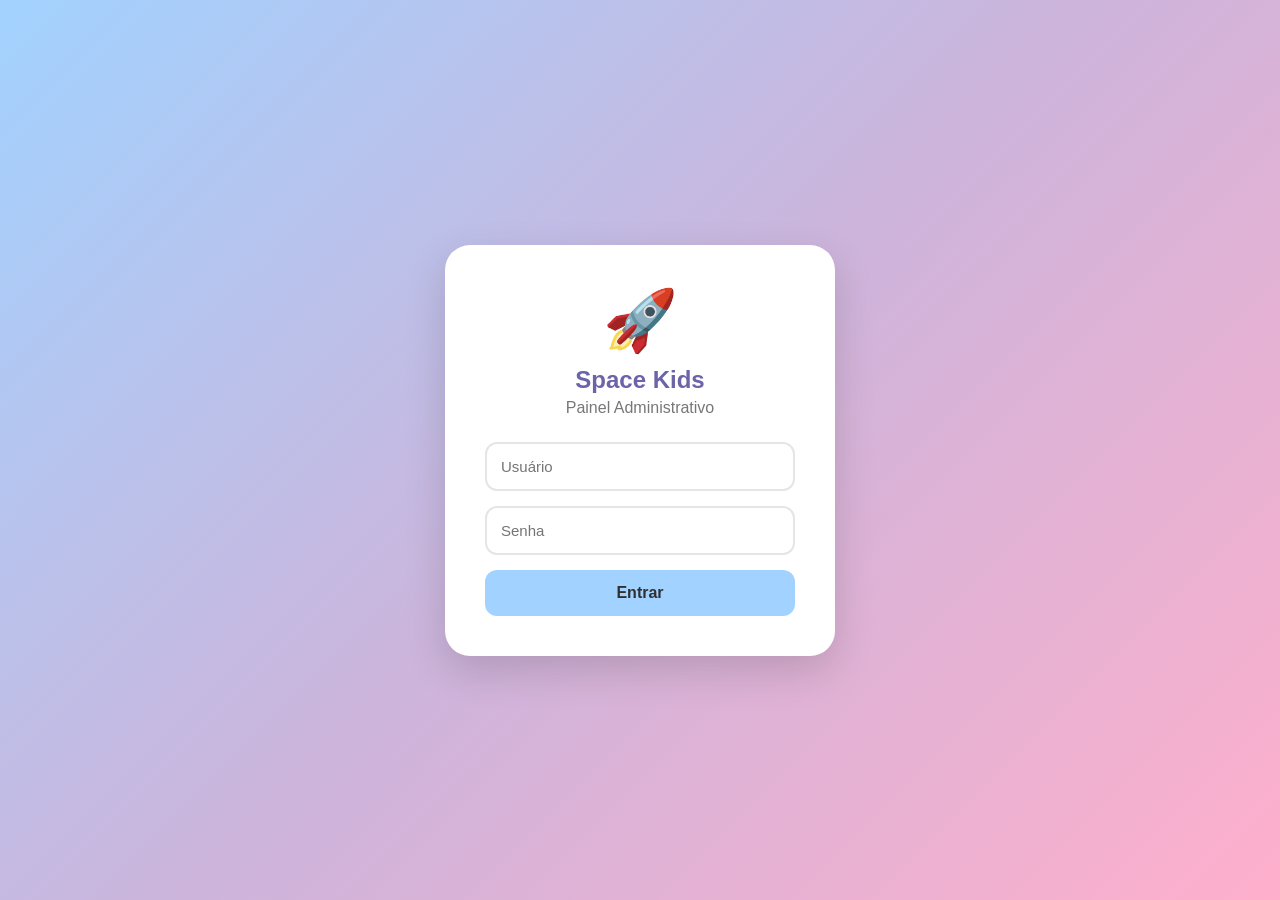
==== Admin.HTML @ 64cff129 "Atualizaçao projeto e adiciona novos arquivos" ====
<!DOCTYPE html>
<html lang="pt-br">
<head>
    <meta charset="UTF-8">
    <meta name="viewport" content="width=device-width, initial-scale=1.0">

    <title>Space Kids - Administração</title>

    <link rel="stylesheet" href="style.css">
</head>

<body>

    <!-- =========================
         LOGIN
    ========================== -->

    <section class="login-section" id="loginSection">

        <div class="login-box">

            <div class="logo">🚀</div>

            <h1>Space Kids</h1>

            <p>Painel Administrativo</p>

            <input
                type="text"
                id="usuario"
                placeholder="Usuário"
            >

            <input
                type="password"
                id="senha"
                placeholder="Senha"
            >

            <button onclick="login()">
                Entrar
            </button>


        </div>

    </section>


    <!-- =========================
         DASHBOARD
    ========================== -->

    <section id="dashboard" class="dashboard hidden">

        <!-- SIDEBAR -->

        <aside class="sidebar">

            <div class="sidebar-logo">
                🚀
                <span>Space Kids</span>
            </div>

            <nav>

                <button
                    class="menu-btn active"
                    onclick="mostrarPagina('inicio', this)"
                >
                    🏠 Início
                </button>

                <button
                    class="menu-btn"
                    onclick="mostrarPagina('criancas', this)"
                >
                    👧 Crianças
                </button>

                <button
                    class="menu-btn"
                    onclick="mostrarPagina('atividades', this)"
                >
                    🎯 Atividades
                </button>

                <button
                    class="menu-btn"
                    onclick="mostrarPagina('sessoes', this)"
                >
                    📅 Sessões
                </button>

                <button
                    class="menu-btn"
                    onclick="mostrarPagina('configuracoes', this)"
                >
                    ⚙️ Configurações
                </button>

            </nav>

            <button class="logout-btn" onclick="logout()">
                🚪 Sair
            </button>

        </aside>


        <!-- CONTEÚDO -->

        <main class="content">

            <!-- =====================
                 INÍCIO
            ====================== -->

            <div id="inicio" class="pagina">

                <div class="topo">

                    <div>
                        <h1>Olá, administrador! 👋</h1>
                        <p>
                            Bem-vindo ao painel do Space Kids.
                        </p>
                    </div>

                </div>


                <div class="cards">

                    <div class="card">
                        <div class="card-icon">👧</div>

                        <div>
                            <h3>Crianças</h3>
                            <strong id="totalCriancas">
                                0
                            </strong>
                        </div>
                    </div>


                    <div class="card">
                        <div class="card-icon">🎯</div>

                        <div>
                            <h3>Atividades</h3>
                            <strong id="totalAtividades">
                                0
                            </strong>
                        </div>
                    </div>


                    <div class="card">
                        <div class="card-icon">📅</div>

                        <div>
                            <h3>Sessões</h3>
                            <strong id="totalSessoes">
                                0
                            </strong>
                        </div>
                    </div>

                </div>


                <div class="welcome-box">

                    <h2>🌟 Espaço de acompanhamento</h2>

                    <p>
                        O painel administrativo permite acompanhar
                        crianças, atividades e sessões do Space Kids
                        de maneira simples e organizada.
                    </p>

                </div>

            </div>


            <!-- =====================
                 CRIANÇAS
            ====================== -->

            <div id="criancas" class="pagina hidden">

                <div class="pagina-header">

                    <div>
                        <h1>👧 Crianças</h1>

                        <p>
                            Cadastre e acompanhe as crianças.
                        </p>
                    </div>

                </div>


                <div class="form-box">

                    <h2>Adicionar criança</h2>

                    <div class="form-grid">

                        <input
                            type="text"
                            id="nome"
                            placeholder="Nome da criança"
                        >

                        <input
                            type="number"
                            id="idade"
                            placeholder="Idade"
                            min="1"
                            max="18"
                        >

                        <input
                            type="text"
                            id="responsavel"
                            placeholder="Nome do responsável"
                        >

                        <select id="tipo">

                            <option value="">
                                Necessidade / perfil
                            </option>

                            <option value="TDAH">
                                TDAH
                            </option>

                            <option value="Autismo">
                                Autismo
                            </option>

                            <option value="Deficiência visual">
                                Deficiência visual
                            </option>

                            <option value="Deficiência auditiva">
                                Deficiência auditiva
                            </option>

                            <option value="Outro">
                                Outro
                            </option>

                        </select>

                    </div>

                    <button
                        class="primary-btn"
                        onclick="adicionarCrianca()"
                    >
                        + Adicionar criança
                    </button>

                </div>


                <div class="table-box">

                    <h2>Crianças cadastradas</h2>

                    <table>

                        <thead>

                            <tr>
                                <th>Nome</th>
                                <th>Idade</th>
                                <th>Responsável</th>
                                <th>Perfil</th>
                                <th>Ação</th>
                            </tr>

                        </thead>

                        <tbody id="tabelaCriancas">
                        </tbody>

                    </table>

                    <p
                        id="semCriancas"
                        class="empty-message"
                    >
                        Nenhuma criança cadastrada.
                    </p>

                </div>

            </div>


            <!-- =====================
                 ATIVIDADES
            ====================== -->

            <div id="atividades" class="pagina hidden">

                <div class="pagina-header">

                    <div>

                        <h1>🎯 Atividades</h1>

                        <p>
                            Gerencie as atividades disponíveis.
                        </p>

                    </div>

                </div>


                <div class="form-box">

                    <h2>Nova atividade</h2>

                    <div class="form-grid">

                        <input
                            type="text"
                            id="nomeAtividade"
                            placeholder="Nome da atividade"
                        >

                        <select id="categoriaAtividade">

                            <option value="">
                                Categoria
                            </option>

                            <option value="Foco">
                                Foco
                            </option>

                            <option value="Sensorial">
                                Sensorial
                            </option>

                            <option value="Emoções">
                                Emoções
                            </option>

                            <option value="Auditivo">
                                Auditivo
                            </option>

                        </select>

                        <input
                            type="text"
                            id="descricaoAtividade"
                            placeholder="Descrição"
                        >

                    </div>

                    <button
                        class="primary-btn"
                        onclick="adicionarAtividade()"
                    >
                        + Adicionar atividade
                    </button>

                </div>


                <div class="activity-grid" id="listaAtividades">

                    <p
                        id="semAtividades"
                        class="empty-message"
                    >
                        Nenhuma atividade cadastrada.
                    </p>

                </div>

            </div>


            <!-- =====================
                 SESSÕES
            ====================== -->

            <div id="sessoes" class="pagina hidden">

                <div class="pagina-header">

                    <div>

                        <h1>📅 Sessões</h1>

                        <p>
                            Registre e acompanhe as sessões.
                        </p>

                    </div>

                </div>


                <div class="form-box">

                    <h2>Nova sessão</h2>

                    <div class="form-grid">

                        <input
                            type="text"
                            id="nomeSessao"
                            placeholder="Nome da criança"
                        >

                        <input
                            type="date"
                            id="dataSessao"
                        >

                        <select id="atividadeSessao">

                            <option value="">
                                Atividade realizada
                            </option>

                            <option value="Nebulosa do Silêncio">
                                Nebulosa do Silêncio
                            </option>

                            <option value="Pintura Estelar">
                                Pintura Estelar
                            </option>

                            <option value="Respiro Lunar">
                                Respiro Lunar
                            </option>

                            <option value="Sons do Cosmo">
                                Sons do Cosmo
                            </option>

                        </select>

                    </div>

                    <button
                        class="primary-btn"
                        onclick="adicionarSessao()"
                    >
                        + Registrar sessão
                    </button>

                </div>


                <div class="table-box">

                    <h2>Sessões realizadas</h2>

                    <table>

                        <thead>

                            <tr>
                                <th>Criança</th>
                                <th>Data</th>
                                <th>Atividade</th>
                                <th>Ação</th>
                            </tr>

                        </thead>

                        <tbody id="tabelaSessoes">
                        </tbody>

                    </table>

                    <p
                        id="semSessoes"
                        class="empty-message"
                    >
                        Nenhuma sessão registrada.
                    </p>

                </div>

            </div>


            <!-- =====================
                 CONFIGURAÇÕES
            ====================== -->

            <div id="configuracoes" class="pagina hidden">

                <div class="pagina-header">

                    <div>

                        <h1>⚙️ Configurações</h1>

                        <p>
                            Configure o painel administrativo.
                        </p>

                    </div>

                </div>


                <div class="settings-box">

                    <div class="setting">

                        <div>

                            <h3>🔔 Notificações</h3>

                            <p>
                                Receber notificações do sistema.
                            </p>

                        </div>

                        <label class="switch">

                            <input
                                type="checkbox"
                                id="notificacoes"
                                checked
                            >

                            <span class="slider"></span>

                        </label>

                    </div>


                    <div class="setting">

                        <div>

                            <h3>🌙 Modo escuro</h3>

                            <p>
                                Alterar aparência do painel.
                            </p>

                        </div>

                        <label class="switch">

                            <input
                                type="checkbox"
                                id="modoEscuro"
                                onchange="alternarModoEscuro()"
                            >

                            <span class="slider"></span>

                        </label>

                    </div>


                    <div class="setting">

                        <div>

                            <h3>🔐 Segurança</h3>

                            <p>
                                Usuário atual: administrador
                            </p>

                        </div>

                        <button
                            class="secondary-btn"
                            onclick="alterarSenha()"
                        >
                            Alterar senha
                        </button>

                    </div>


                    <div class="setting">

                        <div>

                            <h3>🚀 Space Kids</h3>

                            <p>
                                Onde cada estrela brilha do seu próprio jeito!
                            </p>

                        </div>

                    </div>

                </div>

            </div>

        </main>

    </section>


    <script src="script.js"></script>

</body>
</html>
---- style.css ----
/* =========================
   CONFIGURAÇÕES GERAIS
========================= */

* {
    margin: 0;
    padding: 0;
    box-sizing: border-box;
}

body {
    font-family: Arial, Helvetica, sans-serif;
    background: #f4f6ff;
    color: #343a40;
}


/* =========================
   LOGIN
========================= */

.login-section {
    min-height: 100vh;

    display: flex;
    justify-content: center;
    align-items: center;

    background:
        linear-gradient(
            135deg,
            #a2d2ff,
            #cdb4db,
            #ffafcc
        );
}

.login-box {
    width: 390px;
    padding: 40px;

    background: white;

    border-radius: 25px;

    text-align: center;

    box-shadow:
        0 15px 40px rgba(0, 0, 0, 0.15);
}

.logo {
    font-size: 60px;
    margin-bottom: 10px;
}

.login-box h1 {
    color: #6c63a8;
    margin-bottom: 5px;
}

.login-box > p {
    color: #777;
    margin-bottom: 25px;
}

.login-box input {
    width: 100%;

    padding: 14px;

    margin-bottom: 15px;

    border: 2px solid #e5e5e5;

    border-radius: 12px;

    outline: none;

    font-size: 15px;
}

.login-box input:focus {
    border-color: #a2d2ff;
}

.login-box button {
    width: 100%;

    padding: 14px;

    border: none;

    border-radius: 12px;

    background: #a2d2ff;

    color: #303030;

    font-size: 16px;

    font-weight: bold;

    cursor: pointer;

    transition: 0.3s;
}

.login-box button:hover {
    transform: translateY(-2px);

    background: #8cc7ff;
}

.login-info {
    font-size: 12px;

    margin-top: 20px;

    color: #999 !important;
}


/* =========================
   DASHBOARD
========================= */

.dashboard {
    display: flex;

    min-height: 100vh;
}

.hidden {
    display: none !important;
}


/* =========================
   SIDEBAR
========================= */

.sidebar {
    width: 250px;

    min-height: 100vh;

    background:
        linear-gradient(
            180deg,
            #6c63a8,
            #8e78b7
        );

    padding: 25px 15px;

    display: flex;

    flex-direction: column;
}

.sidebar-logo {
    display: flex;

    align-items: center;

    gap: 10px;

    color: white;

    font-size: 21px;

    font-weight: bold;

    padding: 10px;

    margin-bottom: 35px;
}

.sidebar-logo:first-letter {
    font-size: 30px;
}

.sidebar nav {
    display: flex;

    flex-direction: column;

    gap: 8px;
}

.menu-btn {
    border: none;

    background: transparent;

    color: white;

    text-align: left;

    padding: 14px;

    border-radius: 12px;

    font-size: 15px;

    cursor: pointer;

    transition: 0.3s;
}

.menu-btn:hover,
.menu-btn.active {
    background: rgba(255, 255, 255, 0.2);
}

.logout-btn {
    margin-top: auto;

    border: none;

    background: rgba(255, 255, 255, 0.15);

    color: white;

    padding: 14px;

    border-radius: 12px;

    cursor: pointer;

    font-size: 15px;
}

.logout-btn:hover {
    background: rgba(255, 255, 255, 0.25);
}


/* =========================
   CONTEÚDO
========================= */

.content {
    flex: 1;

    padding: 35px;

    overflow-x: auto;
}

.pagina {
    animation: aparecer 0.3s ease;
}

@keyframes aparecer {

    from {
        opacity: 0;
        transform: translateY(8px);
    }

    to {
        opacity: 1;
        transform: translateY(0);
    }

}

.topo,
.pagina-header {
    margin-bottom: 30px;
}

.topo h1,
.pagina-header h1 {
    color: #555078;

    margin-bottom: 8px;
}

.topo p,
.pagina-header p {
    color: #777;
}


/* =========================
   CARDS
========================= */

.cards {
    display: grid;

    grid-template-columns:
        repeat(3, 1fr);

    gap: 20px;

    margin-bottom: 30px;
}

.card {
    background: white;

    border-radius: 20px;

    padding: 25px;

    display: flex;

    align-items: center;

    gap: 20px;

    box-shadow:
        0 5px 20px rgba(0, 0, 0, 0.06);
}

.card-icon {
    width: 60px;
    height: 60px;

    display: flex;

    align-items: center;
    justify-content: center;

    border-radius: 15px;

    background: #f1e8ff;

    font-size: 30px;
}

.card h3 {
    font-size: 14px;

    color: #888;

    margin-bottom: 5px;
}

.card strong {
    font-size: 30px;

    color: #6c63a8;
}


/* =========================
   CAIXA DE BOAS-VINDAS
========================= */

.welcome-box {
    background: white;

    border-radius: 20px;

    padding: 30px;

    box-shadow:
        0 5px 20px rgba(0, 0, 0, 0.06);
}

.welcome-box h2 {
    color: #6c63a8;

    margin-bottom: 12px;
}

.welcome-box p {
    color: #777;

    line-height: 1.6;
}


/* =========================
   FORMULÁRIOS
========================= */

.form-box {
    background: white;

    padding: 25px;

    border-radius: 20px;

    margin-bottom: 25px;

    box-shadow:
        0 5px 20px rgba(0, 0, 0, 0.06);
}

.form-box h2 {
    margin-bottom: 20px;

    color: #555078;
}

.form-grid {
    display: grid;

    grid-template-columns:
        repeat(2, 1fr);

    gap: 15px;

    margin-bottom: 20px;
}

.form-grid input,
.form-grid select {
    width: 100%;

    padding: 13px;

    border: 2px solid #e5e5e5;

    border-radius: 10px;

    outline: none;

    background: white;

    font-size: 14px;
}

.form-grid input:focus,
.form-grid select:focus {
    border-color: #a2d2ff;
}

.primary-btn {
    border: none;

    background: #a2d2ff;

    padding: 13px 20px;

    border-radius: 10px;

    font-weight: bold;

    cursor: pointer;

    transition: 0.3s;
}

.primary-btn:hover {
    background: #83c1fa;

    transform: translateY(-1px);
}

.secondary-btn {
    border: none;

    background: #cdb4db;

    padding: 11px 18px;

    border-radius: 10px;

    cursor: pointer;

    font-weight: bold;
}


/* =========================
   TABELAS
========================= */

.table-box {
    background: white;

    padding: 25px;

    border-radius: 20px;

    box-shadow:
        0 5px 20px rgba(0, 0, 0, 0.06);

    overflow-x: auto;
}

.table-box h2 {
    color: #555078;

    margin-bottom: 20px;
}

table {
    width: 100%;

    border-collapse: collapse;
}

th {
    background: #f1e8ff;

    color: #555078;

    padding: 14px;

    text-align: left;
}

td {
    padding: 14px;

    border-bottom: 1px solid #eee;
}

.delete-btn {
    border: none;

    background: #ffcfd2;

    padding: 8px 12px;

    border-radius: 8px;

    cursor: pointer;

    font-weight: bold;
}

.delete-btn:hover {
    background: #ffb5ba;
}

.empty-message {
    text-align: center;

    color: #999;

    padding: 25px;
}


/* =========================
   ATIVIDADES
========================= */

.activity-grid {
    display: grid;

    grid-template-columns:
        repeat(3, 1fr);

    gap: 20px;
}

.activity-card {
    background: white;

    padding: 25px;

    border-radius: 20px;

    box-shadow:
        0 5px 20px rgba(0, 0, 0, 0.06);

    position: relative;
}

.activity-card .emoji {
    font-size: 35px;

    margin-bottom: 15px;
}

.activity-card h3 {
    color: #555078;

    margin-bottom: 8px;
}

.activity-card .categoria {
    display: inline-block;

    background: #f1e8ff;

    padding: 5px 10px;

    border-radius: 20px;

    font-size: 12px;

    margin-bottom: 12px;
}

.activity-card p {
    color: #777;

    line-height: 1.5;

    margin-bottom: 15px;
}


/* =========================
   CONFIGURAÇÕES
========================= */

.settings-box {
    background: white;

    border-radius: 20px;

    padding: 10px 25px;

    box-shadow:
        0 5px 20px rgba(0, 0, 0, 0.06);
}

.setting {
    padding: 22px 0;

    display: flex;

    align-items: center;

    justify-content: space-between;

    gap: 20px;

    border-bottom: 1px solid #eee;
}

.setting:last-child {
    border-bottom: none;
}

.setting h3 {
    color: #555078;

    margin-bottom: 6px;
}

.setting p {
    color: #888;

    font-size: 14px;
}


/* =========================
   SWITCH
========================= */

.switch {
    position: relative;

    width: 50px;
    height: 26px;
}

.switch input {
    display: none;
}

.slider {
    position: absolute;

    inset: 0;

    background: #ccc;

    border-radius: 30px;

    cursor: pointer;

    transition: 0.3s;
}

.slider::before {
    content: "";

    position: absolute;

    width: 20px;
    height: 20px;

    left: 3px;
    top: 3px;

    background: white;

    border-radius: 50%;

    transition: 0.3s;
}

.switch input:checked + .slider {
    background: #a2d2ff;
}

.switch input:checked + .slider::before {
    transform: translateX(24px);
}


/* =========================
   MODO ESCURO
========================= */

body.dark {
    background: #202330;

    color: #eee;
}

body.dark .content {
    background: #202330;
}

body.dark .card,
body.dark .welcome-box,
body.dark .form-box,
body.dark .table-box,
body.dark .activity-card,
body.dark .settings-box {
    background: #2b2f40;

    color: #eee;
}

body.dark h1,
body.dark h2,
body.dark h3 {
    color: #e7dcff;
}

body.dark p {
    color: #bbb;
}

body.dark th {
    background: #3b3f52;
}

body.dark td {
    border-color: #444;
}

body.dark .form-grid input,
body.dark .form-grid select {
    background: #202330;

    color: white;

    border-color: #45495b;
}


/* =========================
   RESPONSIVIDADE
========================= */

@media (max-width: 900px) {

    .sidebar {
        width: 200px;
    }

    .cards {
        grid-template-columns: 1fr;
    }

    .activity-grid {
        grid-template-columns: 1fr 1fr;
    }

}

@media (max-width: 700px) {

    .dashboard {
        flex-direction: column;
    }

    .sidebar {
        width: 100%;

        min-height: auto;
    }

    .sidebar nav {
        display: grid;

        grid-template-columns:
            repeat(2, 1fr);
    }

    .logout-btn {
        margin-top: 15px;
    }

    .content {
        padding: 20px;
    }

    .form-grid {
        grid-template-columns: 1fr;
    }

    .activity-grid {
        grid-template-columns: 1fr;
    }

}

@media (max-width: 450px) {

    .login-box {
        width: 90%;

        padding: 30px 20px;
    }

}
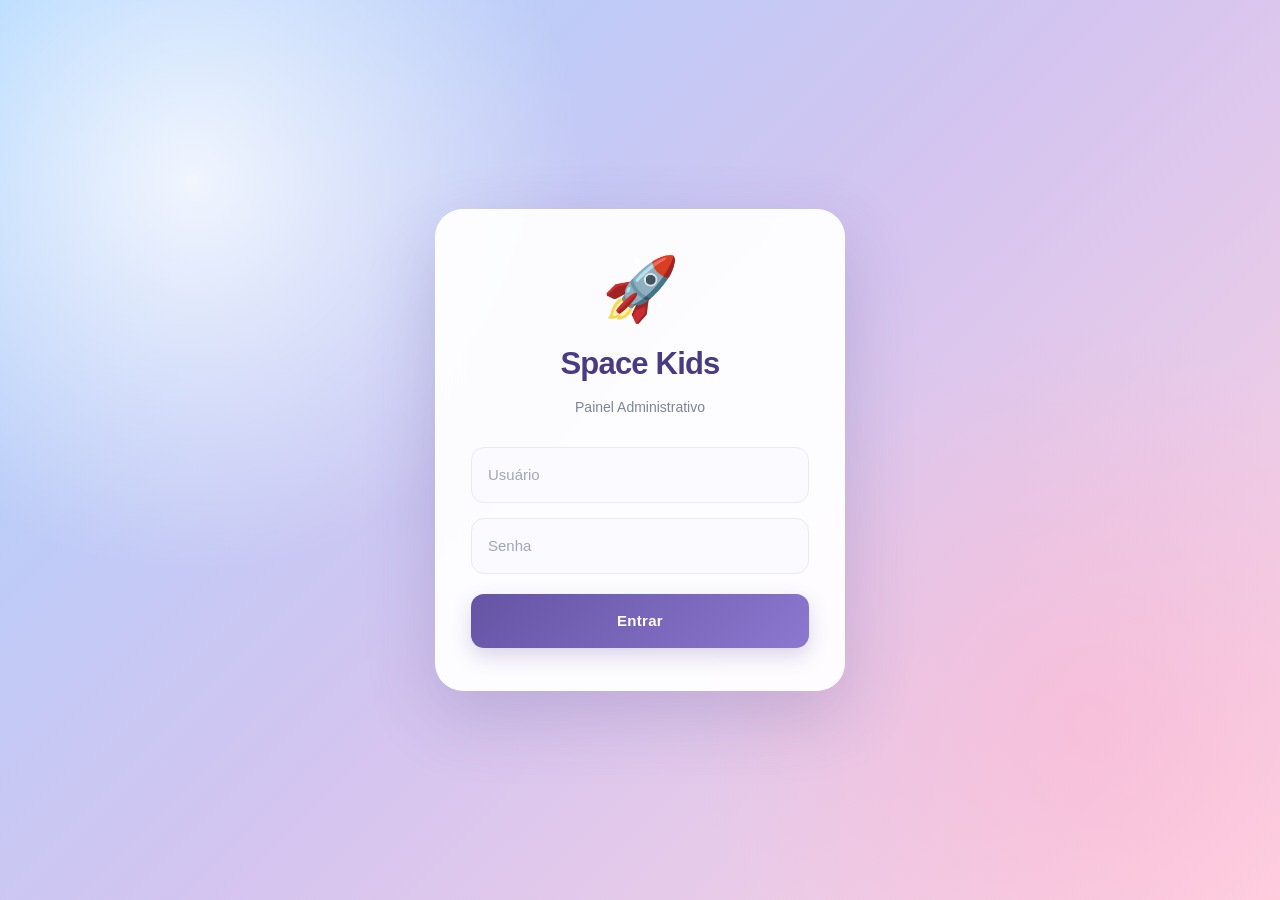
==== commit f143cef8: "Atualiza página inicial e estilos" ====
--- a/Admin.HTML
+++ b/Admin.HTML
@@ -11,9 +11,6 @@
 
 <body>
 
-    <!-- =========================
-         LOGIN
-    ========================== -->
 
     <section class="login-section" id="loginSection">
 
@@ -47,13 +44,9 @@
     </section>
 
 
-    <!-- =========================
-         DASHBOARD
-    ========================== -->
 
     <section id="dashboard" class="dashboard hidden">
 
-        <!-- SIDEBAR -->
 
         <aside class="sidebar">
 
@@ -108,13 +101,9 @@
         </aside>
 
 
-        <!-- CONTEÚDO -->
 
         <main class="content">
 
-            <!-- =====================
-                 INÍCIO
-            ====================== -->
 
             <div id="inicio" class="pagina">
 
@@ -138,7 +127,7 @@
                         <div>
                             <h3>Crianças</h3>
                             <strong id="totalCriancas">
-                                0
+                                107
                             </strong>
                         </div>
                     </div>
@@ -150,7 +139,7 @@
                         <div>
                             <h3>Atividades</h3>
                             <strong id="totalAtividades">
-                                0
+                                8
                             </strong>
                         </div>
                     </div>
@@ -162,7 +151,7 @@
                         <div>
                             <h3>Sessões</h3>
                             <strong id="totalSessoes">
-                                0
+                                872
                             </strong>
                         </div>
                     </div>
@@ -185,9 +174,6 @@
             </div>
 
 
-            <!-- =====================
-                 CRIANÇAS
-            ====================== -->
 
             <div id="criancas" class="pagina hidden">
 
@@ -305,9 +291,6 @@
             </div>
 
 
-            <!-- =====================
-                 ATIVIDADES
-            ====================== -->
 
             <div id="atividades" class="pagina hidden">
 
@@ -394,9 +377,6 @@
             </div>
 
 
-            <!-- =====================
-                 SESSÕES
-            ====================== -->
 
             <div id="sessoes" class="pagina hidden">
 
@@ -502,9 +482,6 @@
             </div>
 
 
-            <!-- =====================
-                 CONFIGURAÇÕES
-            ====================== -->
 
             <div id="configuracoes" class="pagina hidden">
 
--- a/style.css
+++ b/style.css
@@ -1,6 +1,24 @@
-/* =========================
+
+/* ========================================
    CONFIGURAÇÕES GERAIS
-========================= */
+======================================== */
+
+:root {
+    --roxo: #6554a4;
+    --roxo-escuro: #493b83;
+    --lilas: #eee9ff;
+    --azul: #7bb8f5;
+    --azul-escuro: #468bd0;
+    --rosa: #f5a9c5;
+    --fundo: #f5f6fc;
+    --branco: #ffffff;
+    --texto: #30364b;
+    --texto-suave: #7d8499;
+    --borda: #e8eaf3;
+    --sombra: 0 10px 30px rgba(57, 48, 104, 0.07);
+    --sombra-hover: 0 16px 36px rgba(57, 48, 104, 0.13);
+    --raio: 20px;
+}
 
 * {
     margin: 0;
@@ -8,263 +26,321 @@
     box-sizing: border-box;
 }
 
+html {
+    scroll-behavior: smooth;
+}
+
 body {
-    font-family: Arial, Helvetica, sans-serif;
-    background: #f4f6ff;
-    color: #343a40;
-}
-
-
-/* =========================
-   LOGIN
-========================= */
+    font-family: "Segoe UI", Arial, Helvetica, sans-serif;
+    background: var(--fundo);
+    color: var(--texto);
+    line-height: 1.6;
+    min-height: 100vh;
+}
+
+button,
+input,
+select {
+    font: inherit;
+}
+
+button {
+    -webkit-tap-highlight-color: transparent;
+}
+
+button:focus-visible,
+input:focus-visible,
+select:focus-visible {
+    outline: 3px solid rgba(123, 184, 245, 0.55);
+    outline-offset: 3px;
+}
+
+.hidden {
+    display: none !important;
+}
+
+/* ========================================
+   TELA DE LOGIN
+======================================== */
 
 .login-section {
     min-height: 100vh;
-
     display: flex;
     justify-content: center;
     align-items: center;
+    padding: 30px 18px;
 
     background:
+        radial-gradient(
+            circle at 15% 20%,
+            rgba(255, 255, 255, 0.8),
+            transparent 30%
+        ),
+        radial-gradient(
+            circle at 85% 80%,
+            rgba(255, 175, 204, 0.45),
+            transparent 30%
+        ),
         linear-gradient(
             135deg,
-            #a2d2ff,
-            #cdb4db,
-            #ffafcc
+            #a7d4ff 0%,
+            #d3c4f0 50%,
+            #ffd2e1 100%
         );
 }
 
 .login-box {
-    width: 390px;
-    padding: 40px;
-
-    background: white;
-
-    border-radius: 25px;
-
+    width: 100%;
+    max-width: 410px;
+    padding: 42px 35px;
+
+    background: rgba(255, 255, 255, 0.94);
+    border: 1px solid rgba(255, 255, 255, 0.8);
+    border-radius: 28px;
     text-align: center;
 
-    box-shadow:
-        0 15px 40px rgba(0, 0, 0, 0.15);
+    box-shadow: 0 25px 70px rgba(70, 59, 125, 0.2);
+    backdrop-filter: blur(15px);
+
+    animation: subir 0.6s ease both;
 }
 
 .logo {
-    font-size: 60px;
-    margin-bottom: 10px;
+    font-size: 62px;
+    margin-bottom: 12px;
+    line-height: 1.2;
 }
 
 .login-box h1 {
-    color: #6c63a8;
-    margin-bottom: 5px;
+    color: var(--roxo-escuro);
+    font-size: clamp(25px, 5vw, 31px);
+    letter-spacing: -0.8px;
+    margin-bottom: 8px;
 }
 
 .login-box > p {
-    color: #777;
-    margin-bottom: 25px;
+    color: var(--texto-suave);
+    margin-bottom: 28px;
+    font-size: 14px;
 }
 
 .login-box input {
     width: 100%;
-
-    padding: 14px;
-
+    padding: 15px 16px;
     margin-bottom: 15px;
 
-    border: 2px solid #e5e5e5;
-
-    border-radius: 12px;
-
+    background: #fafaff;
+    color: var(--texto);
+    border: 1.5px solid var(--borda);
+    border-radius: 13px;
     outline: none;
 
     font-size: 15px;
+    transition: border-color 0.25s, box-shadow 0.25s,
+                background 0.25s;
+}
+
+.login-box input::placeholder {
+    color: #a2a7b7;
 }
 
 .login-box input:focus {
-    border-color: #a2d2ff;
+    border-color: var(--azul);
+    background: white;
+    box-shadow: 0 0 0 4px rgba(123, 184, 245, 0.15);
 }
 
 .login-box button {
     width: 100%;
-
-    padding: 14px;
+    padding: 15px;
+    margin-top: 5px;
 
     border: none;
-
-    border-radius: 12px;
-
-    background: #a2d2ff;
-
-    color: #303030;
-
-    font-size: 16px;
-
-    font-weight: bold;
+    border-radius: 13px;
+    background: linear-gradient(135deg, var(--roxo), #8c78cf);
+    color: white;
+
+    font-size: 15px;
+    font-weight: 700;
+    letter-spacing: 0.3px;
 
     cursor: pointer;
-
-    transition: 0.3s;
+    box-shadow: 0 8px 20px rgba(101, 84, 164, 0.23);
+    transition: transform 0.25s, box-shadow 0.25s,
+                filter 0.25s;
 }
 
 .login-box button:hover {
-    transform: translateY(-2px);
-
-    background: #8cc7ff;
+    transform: translateY(-3px);
+    box-shadow: 0 12px 25px rgba(101, 84, 164, 0.3);
+    filter: brightness(1.06);
+}
+
+.login-box button:active {
+    transform: translateY(0);
 }
 
 .login-info {
     font-size: 12px;
-
-    margin-top: 20px;
-
-    color: #999 !important;
-}
-
-
-/* =========================
-   DASHBOARD
-========================= */
-
-.dashboard {
-    display: flex;
-
-    min-height: 100vh;
-}
-
-.hidden {
-    display: none !important;
-}
-
-
-/* =========================
-   SIDEBAR
-========================= */
-
-.sidebar {
-    width: 250px;
-
-    min-height: 100vh;
-
-    background:
-        linear-gradient(
-            180deg,
-            #6c63a8,
-            #8e78b7
-        );
-
-    padding: 25px 15px;
-
-    display: flex;
-
-    flex-direction: column;
-}
-
-.sidebar-logo {
-    display: flex;
-
-    align-items: center;
-
-    gap: 10px;
-
-    color: white;
-
-    font-size: 21px;
-
-    font-weight: bold;
-
-    padding: 10px;
-
-    margin-bottom: 35px;
-}
-
-.sidebar-logo:first-letter {
-    font-size: 30px;
-}
-
-.sidebar nav {
-    display: flex;
-
-    flex-direction: column;
-
-    gap: 8px;
-}
-
-.menu-btn {
-    border: none;
-
-    background: transparent;
-
-    color: white;
-
-    text-align: left;
-
-    padding: 14px;
-
-    border-radius: 12px;
-
-    font-size: 15px;
-
-    cursor: pointer;
-
-    transition: 0.3s;
-}
-
-.menu-btn:hover,
-.menu-btn.active {
-    background: rgba(255, 255, 255, 0.2);
-}
-
-.logout-btn {
-    margin-top: auto;
-
-    border: none;
-
-    background: rgba(255, 255, 255, 0.15);
-
-    color: white;
-
-    padding: 14px;
-
-    border-radius: 12px;
-
-    cursor: pointer;
-
-    font-size: 15px;
-}
-
-.logout-btn:hover {
-    background: rgba(255, 255, 255, 0.25);
-}
-
-
-/* =========================
-   CONTEÚDO
-========================= */
-
-.content {
-    flex: 1;
-
-    padding: 35px;
-
-    overflow-x: auto;
-}
-
-.pagina {
-    animation: aparecer 0.3s ease;
-}
-
-@keyframes aparecer {
-
+    margin-top: 22px;
+    color: #969bad !important;
+}
+
+/* ========================================
+   ANIMAÇÕES
+======================================== */
+
+@keyframes subir {
     from {
         opacity: 0;
-        transform: translateY(8px);
+        transform: translateY(18px);
     }
 
     to {
         opacity: 1;
         transform: translateY(0);
     }
-
+}
+
+@keyframes aparecer {
+    from {
+        opacity: 0;
+        transform: translateY(10px);
+    }
+
+    to {
+        opacity: 1;
+        transform: translateY(0);
+    }
+}
+
+/* ========================================
+   ESTRUTURA DO PAINEL
+======================================== */
+
+.dashboard {
+    display: flex;
+    min-height: 100vh;
+    min-width: 0;
+}
+
+.sidebar {
+    width: 260px;
+    min-width: 260px;
+    min-height: 100vh;
+    padding: 28px 17px;
+
+    background: linear-gradient(
+        180deg,
+        #514483 0%,
+        #6554a4 55%,
+        #7868b6 100%
+    );
+
+    display: flex;
+    flex-direction: column;
+
+    color: white;
+    box-shadow: 5px 0 25px rgba(50, 42, 93, 0.08);
+}
+
+.sidebar-logo {
+    display: flex;
+    align-items: center;
+    gap: 12px;
+
+    padding: 12px 10px;
+    margin-bottom: 38px;
+
+    color: white;
+    font-size: 21px;
+    font-weight: 800;
+    letter-spacing: -0.5px;
+}
+
+.sidebar-logo:first-letter {
+    font-size: 30px;
+}
+
+.sidebar nav {
+    display: flex;
+    flex-direction: column;
+    gap: 7px;
+}
+
+.menu-btn {
+    width: 100%;
+    border: 1px solid transparent;
+    background: transparent;
+    color: rgba(255, 255, 255, 0.82);
+
+    text-align: left;
+    padding: 14px 15px;
+    border-radius: 13px;
+
+    font-size: 14px;
+    font-weight: 600;
+    cursor: pointer;
+
+    transition: background 0.25s, color 0.25s,
+                transform 0.25s, border-color 0.25s;
+}
+
+.menu-btn:hover {
+    background: rgba(255, 255, 255, 0.11);
+    color: white;
+    transform: translateX(3px);
+}
+
+.menu-btn.active {
+    color: var(--roxo-escuro);
+    background: white;
+    border-color: rgba(255, 255, 255, 0.7);
+    box-shadow: 0 6px 15px rgba(39, 31, 80, 0.15);
+}
+
+.logout-btn {
+    margin-top: auto;
+    padding: 14px 15px;
+
+    border: 1px solid rgba(255, 255, 255, 0.17);
+    background: rgba(255, 255, 255, 0.1);
+    color: white;
+    border-radius: 13px;
+
+    cursor: pointer;
+    font-size: 14px;
+    font-weight: 600;
+
+    transition: background 0.25s, transform 0.25s;
+}
+
+.logout-btn:hover {
+    background: rgba(255, 255, 255, 0.2);
+    transform: translateY(-2px);
+}
+
+/* ========================================
+   CONTEÚDO PRINCIPAL
+======================================== */
+
+.content {
+    flex: 1;
+    min-width: 0;
+    padding: 38px;
+    overflow-x: auto;
+
+    background:
+        radial-gradient(
+            circle at top right,
+            rgba(218, 211, 255, 0.2),
+            transparent 32%
+        ),
+        var(--fundo);
+}
+
+.pagina {
+    animation: aparecer 0.35s ease both;
 }
 
 .topo,
@@ -274,361 +350,396 @@
 
 .topo h1,
 .pagina-header h1 {
-    color: #555078;
-
-    margin-bottom: 8px;
+    color: var(--roxo-escuro);
+    font-size: clamp(25px, 3vw, 32px);
+    font-weight: 800;
+    letter-spacing: -0.8px;
+    line-height: 1.3;
+    margin-bottom: 9px;
 }
 
 .topo p,
 .pagina-header p {
-    color: #777;
-}
-
-
-/* =========================
-   CARDS
-========================= */
+    color: var(--texto-suave);
+    font-size: 15px;
+}
+
+/* ========================================
+   CARDS DO DASHBOARD
+======================================== */
 
 .cards {
     display: grid;
-
-    grid-template-columns:
-        repeat(3, 1fr);
-
-    gap: 20px;
-
+    grid-template-columns: repeat(3, minmax(0, 1fr));
+    gap: 22px;
     margin-bottom: 30px;
 }
 
 .card {
-    background: white;
-
-    border-radius: 20px;
-
+    position: relative;
+    overflow: hidden;
+
+    background: var(--branco);
+    border: 1px solid rgba(226, 227, 242, 0.8);
+    border-radius: var(--raio);
     padding: 25px;
 
     display: flex;
-
     align-items: center;
-
-    gap: 20px;
-
-    box-shadow:
-        0 5px 20px rgba(0, 0, 0, 0.06);
+    gap: 18px;
+
+    box-shadow: var(--sombra);
+    transition: transform 0.3s, box-shadow 0.3s;
+}
+
+.card::after {
+    content: "";
+    position: absolute;
+    width: 95px;
+    height: 95px;
+    border-radius: 50%;
+    right: -35px;
+    top: -38px;
+    background: rgba(205, 180, 219, 0.15);
+    pointer-events: none;
+}
+
+.card:hover {
+    transform: translateY(-5px);
+    box-shadow: var(--sombra-hover);
 }
 
 .card-icon {
-    width: 60px;
-    height: 60px;
+    width: 62px;
+    height: 62px;
+    min-width: 62px;
 
     display: flex;
-
     align-items: center;
     justify-content: center;
 
-    border-radius: 15px;
-
-    background: #f1e8ff;
-
-    font-size: 30px;
+    border-radius: 18px;
+    background: linear-gradient(135deg, #eee8ff, #e4efff);
+    color: var(--roxo);
+    font-size: 29px;
 }
 
 .card h3 {
-    font-size: 14px;
-
-    color: #888;
-
+    color: var(--texto-suave);
+    font-size: 13px;
+    font-weight: 650;
     margin-bottom: 5px;
 }
 
 .card strong {
-    font-size: 30px;
-
-    color: #6c63a8;
-}
-
-
-/* =========================
-   CAIXA DE BOAS-VINDAS
-========================= */
+    color: var(--roxo-escuro);
+    font-size: clamp(25px, 3vw, 32px);
+    font-weight: 800;
+    line-height: 1.2;
+}
+
+/* ========================================
+   BOAS-VINDAS
+======================================== */
 
 .welcome-box {
-    background: white;
-
-    border-radius: 20px;
-
-    padding: 30px;
-
-    box-shadow:
-        0 5px 20px rgba(0, 0, 0, 0.06);
+    position: relative;
+    overflow: hidden;
+
+    background: linear-gradient(120deg, #ffffff, #f7f4ff);
+    border: 1px solid #ebe6fb;
+    border-radius: var(--raio);
+    padding: 32px;
+
+    box-shadow: var(--sombra);
 }
 
 .welcome-box h2 {
-    color: #6c63a8;
-
+    color: var(--roxo-escuro);
+    font-size: 22px;
     margin-bottom: 12px;
 }
 
 .welcome-box p {
-    color: #777;
-
-    line-height: 1.6;
-}
-
-
-/* =========================
+    color: var(--texto-suave);
+    line-height: 1.8;
+}
+
+/* ========================================
    FORMULÁRIOS
-========================= */
+======================================== */
 
 .form-box {
-    background: white;
-
-    padding: 25px;
-
-    border-radius: 20px;
-
+    background: var(--branco);
+    padding: 28px;
+    border: 1px solid var(--borda);
+    border-radius: var(--raio);
     margin-bottom: 25px;
-
-    box-shadow:
-        0 5px 20px rgba(0, 0, 0, 0.06);
+    box-shadow: var(--sombra);
 }
 
 .form-box h2 {
-    margin-bottom: 20px;
-
-    color: #555078;
+    color: var(--roxo-escuro);
+    font-size: 20px;
+    margin-bottom: 22px;
 }
 
 .form-grid {
     display: grid;
-
-    grid-template-columns:
-        repeat(2, 1fr);
-
-    gap: 15px;
-
-    margin-bottom: 20px;
+    grid-template-columns: repeat(2, minmax(0, 1fr));
+    gap: 17px;
+    margin-bottom: 22px;
 }
 
 .form-grid input,
 .form-grid select {
     width: 100%;
-
-    padding: 13px;
-
-    border: 2px solid #e5e5e5;
-
-    border-radius: 10px;
-
+    min-width: 0;
+    padding: 14px 15px;
+
+    color: var(--texto);
+    background: #fcfcff;
+    border: 1.5px solid var(--borda);
+    border-radius: 12px;
     outline: none;
 
-    background: white;
-
     font-size: 14px;
+    transition: border-color 0.25s, box-shadow 0.25s,
+                background 0.25s;
+}
+
+.form-grid input::placeholder {
+    color: #a0a5b5;
 }
 
 .form-grid input:focus,
 .form-grid select:focus {
-    border-color: #a2d2ff;
+    background: white;
+    border-color: var(--azul);
+    box-shadow: 0 0 0 4px rgba(123, 184, 245, 0.13);
+}
+
+/* ========================================
+   BOTÕES
+======================================== */
+
+.primary-btn,
+.secondary-btn,
+.delete-btn {
+    display: inline-flex;
+    align-items: center;
+    justify-content: center;
+    gap: 8px;
+
+    font-weight: 700;
+    font-size: 14px;
+    cursor: pointer;
+
+    transition: transform 0.25s, box-shadow 0.25s,
+                background 0.25s;
 }
 
 .primary-btn {
     border: none;
-
-    background: #a2d2ff;
-
-    padding: 13px 20px;
-
-    border-radius: 10px;
-
-    font-weight: bold;
-
-    cursor: pointer;
-
-    transition: 0.3s;
+    background: linear-gradient(135deg, var(--roxo), #8b78ca);
+    color: white;
+
+    padding: 13px 21px;
+    border-radius: 11px;
+    box-shadow: 0 5px 13px rgba(101, 84, 164, 0.18);
 }
 
 .primary-btn:hover {
-    background: #83c1fa;
-
-    transform: translateY(-1px);
+    background: linear-gradient(135deg, var(--roxo-escuro), var(--roxo));
+    transform: translateY(-2px);
+    box-shadow: 0 8px 18px rgba(101, 84, 164, 0.25);
 }
 
 .secondary-btn {
-    border: none;
-
-    background: #cdb4db;
+    border: 1px solid #d9d0f1;
+    background: var(--lilas);
+    color: var(--roxo-escuro);
 
     padding: 11px 18px;
-
-    border-radius: 10px;
-
-    cursor: pointer;
-
-    font-weight: bold;
-}
-
-
-/* =========================
+    border-radius: 11px;
+}
+
+.secondary-btn:hover {
+    background: #e2d9fb;
+    transform: translateY(-2px);
+}
+
+/* ========================================
    TABELAS
-========================= */
+======================================== */
 
 .table-box {
-    background: white;
-
-    padding: 25px;
-
-    border-radius: 20px;
-
-    box-shadow:
-        0 5px 20px rgba(0, 0, 0, 0.06);
-
+    background: var(--branco);
+    padding: 28px;
+    border: 1px solid var(--borda);
+    border-radius: var(--raio);
+    box-shadow: var(--sombra);
     overflow-x: auto;
 }
 
 .table-box h2 {
-    color: #555078;
-
-    margin-bottom: 20px;
+    color: var(--roxo-escuro);
+    font-size: 20px;
+    margin-bottom: 22px;
 }
 
 table {
     width: 100%;
-
-    border-collapse: collapse;
+    border-collapse: separate;
+    border-spacing: 0;
+    font-size: 14px;
 }
 
 th {
-    background: #f1e8ff;
-
-    color: #555078;
-
-    padding: 14px;
-
+    background: #f0edfc;
+    color: var(--roxo-escuro);
+    padding: 15px;
     text-align: left;
+    font-weight: 750;
+    white-space: nowrap;
+}
+
+th:first-child {
+    border-radius: 10px 0 0 10px;
+}
+
+th:last-child {
+    border-radius: 0 10px 10px 0;
 }
 
 td {
-    padding: 14px;
-
-    border-bottom: 1px solid #eee;
+    padding: 15px;
+    border-bottom: 1px solid #eef0f6;
+    color: #52596d;
+    vertical-align: middle;
+}
+
+tbody tr {
+    transition: background 0.2s;
+}
+
+tbody tr:hover {
+    background: #faf9ff;
+}
+
+tbody tr:last-child td {
+    border-bottom: none;
 }
 
 .delete-btn {
     border: none;
-
-    background: #ffcfd2;
-
-    padding: 8px 12px;
-
-    border-radius: 8px;
-
-    cursor: pointer;
-
-    font-weight: bold;
+    background: #fff0f2;
+    color: #c24d68;
+    padding: 9px 13px;
+    border-radius: 9px;
 }
 
 .delete-btn:hover {
-    background: #ffb5ba;
+    background: #ffdce3;
+    transform: translateY(-1px);
 }
 
 .empty-message {
     text-align: center;
-
-    color: #999;
-
-    padding: 25px;
-}
-
-
-/* =========================
-   ATIVIDADES
-========================= */
+    color: #999fb0;
+    padding: 28px;
+}
+
+/* ========================================
+   CARDS DE ATIVIDADES
+======================================== */
 
 .activity-grid {
     display: grid;
-
-    grid-template-columns:
-        repeat(3, 1fr);
-
-    gap: 20px;
+    grid-template-columns: repeat(3, minmax(0, 1fr));
+    gap: 22px;
 }
 
 .activity-card {
-    background: white;
-
-    padding: 25px;
-
-    border-radius: 20px;
-
-    box-shadow:
-        0 5px 20px rgba(0, 0, 0, 0.06);
-
     position: relative;
+    overflow: hidden;
+
+    background: var(--branco);
+    padding: 26px;
+    border: 1px solid var(--borda);
+    border-radius: var(--raio);
+
+    box-shadow: var(--sombra);
+    transition: transform 0.3s, box-shadow 0.3s;
+}
+
+.activity-card::before {
+    content: "";
+    position: absolute;
+    height: 4px;
+    left: 0;
+    right: 0;
+    top: 0;
+    background: linear-gradient(90deg, var(--azul), #cdb4db, var(--rosa));
+}
+
+.activity-card:hover {
+    transform: translateY(-5px);
+    box-shadow: var(--sombra-hover);
 }
 
 .activity-card .emoji {
-    font-size: 35px;
-
-    margin-bottom: 15px;
+    display: block;
+    font-size: 36px;
+    margin: 5px 0 16px;
 }
 
 .activity-card h3 {
-    color: #555078;
-
-    margin-bottom: 8px;
+    color: var(--roxo-escuro);
+    font-size: 18px;
+    margin-bottom: 10px;
 }
 
 .activity-card .categoria {
     display: inline-block;
-
-    background: #f1e8ff;
-
-    padding: 5px 10px;
-
-    border-radius: 20px;
+    background: #f0edfc;
+    color: var(--roxo-escuro);
+
+    padding: 6px 12px;
+    border: 1px solid #e8e0fa;
+    border-radius: 30px;
 
     font-size: 12px;
-
-    margin-bottom: 12px;
+    font-weight: 700;
+    margin-bottom: 14px;
 }
 
 .activity-card p {
-    color: #777;
-
-    line-height: 1.5;
-
-    margin-bottom: 15px;
-}
-
-
-/* =========================
+    color: var(--texto-suave);
+    line-height: 1.75;
+    font-size: 14px;
+    margin-bottom: 17px;
+}
+
+/* ========================================
    CONFIGURAÇÕES
-========================= */
+======================================== */
 
 .settings-box {
-    background: white;
-
-    border-radius: 20px;
-
-    padding: 10px 25px;
-
-    box-shadow:
-        0 5px 20px rgba(0, 0, 0, 0.06);
+    background: var(--branco);
+    border: 1px solid var(--borda);
+    border-radius: var(--raio);
+    padding: 10px 28px;
+    box-shadow: var(--sombra);
 }
 
 .setting {
-    padding: 22px 0;
-
+    padding: 23px 0;
     display: flex;
-
     align-items: center;
-
     justify-content: space-between;
-
     gap: 20px;
-
-    border-bottom: 1px solid #eee;
+    border-bottom: 1px solid #eef0f6;
 }
 
 .setting:last-child {
@@ -636,86 +747,101 @@
 }
 
 .setting h3 {
-    color: #555078;
-
-    margin-bottom: 6px;
+    color: var(--roxo-escuro);
+    font-size: 15px;
+    margin-bottom: 5px;
 }
 
 .setting p {
-    color: #888;
-
-    font-size: 14px;
-}
-
-
-/* =========================
-   SWITCH
-========================= */
+    color: var(--texto-suave);
+    font-size: 13px;
+    line-height: 1.6;
+}
+
+/* ========================================
+   INTERRUPTORES
+======================================== */
 
 .switch {
     position: relative;
-
+    display: inline-block;
+    flex-shrink: 0;
     width: 50px;
-    height: 26px;
+    height: 27px;
 }
 
 .switch input {
-    display: none;
+    position: absolute;
+    opacity: 0;
+    width: 1px;
+    height: 1px;
 }
 
 .slider {
     position: absolute;
-
     inset: 0;
-
-    background: #ccc;
-
+    background: #d6d8e3;
     border-radius: 30px;
-
     cursor: pointer;
-
-    transition: 0.3s;
+    transition: background 0.3s;
 }
 
 .slider::before {
     content: "";
-
     position: absolute;
-
-    width: 20px;
-    height: 20px;
-
+    width: 21px;
+    height: 21px;
     left: 3px;
     top: 3px;
 
     background: white;
-
     border-radius: 50%;
-
-    transition: 0.3s;
+    box-shadow: 0 2px 5px rgba(0, 0, 0, 0.15);
+    transition: transform 0.3s;
 }
 
 .switch input:checked + .slider {
-    background: #a2d2ff;
+    background: var(--roxo);
 }
 
 .switch input:checked + .slider::before {
-    transform: translateX(24px);
-}
-
-
-/* =========================
+    transform: translateX(23px);
+}
+
+.switch input:focus-visible + .slider {
+    outline: 3px solid rgba(123, 184, 245, 0.55);
+    outline-offset: 3px;
+}
+
+/* ========================================
    MODO ESCURO
-========================= */
+======================================== */
 
 body.dark {
-    background: #202330;
-
-    color: #eee;
+    --fundo: #171a27;
+    --branco: #242838;
+    --texto: #eef0fa;
+    --texto-suave: #b1b7cc;
+    --borda: #363b50;
+    --sombra: 0 10px 30px rgba(0, 0, 0, 0.15);
+    --sombra-hover: 0 16px 36px rgba(0, 0, 0, 0.25);
+
+    background: var(--fundo);
+    color: var(--texto);
 }
 
 body.dark .content {
-    background: #202330;
+    background: var(--fundo);
+}
+
+body.dark .topo h1,
+body.dark .pagina-header h1,
+body.dark .form-box h2,
+body.dark .table-box h2,
+body.dark .welcome-box h2,
+body.dark .activity-card h3,
+body.dark .setting h3 {
+    color: #ded5ff;
 }
 
 body.dark .card,
@@ -724,102 +850,269 @@
 body.dark .table-box,
 body.dark .activity-card,
 body.dark .settings-box {
-    background: #2b2f40;
-
-    color: #eee;
-}
-
-body.dark h1,
-body.dark h2,
-body.dark h3 {
-    color: #e7dcff;
-}
-
-body.dark p {
-    color: #bbb;
-}
-
-body.dark th {
-    background: #3b3f52;
-}
-
-body.dark td {
-    border-color: #444;
+    background: var(--branco);
+    border-color: var(--borda);
+}
+
+body.dark .welcome-box {
+    background: linear-gradient(120deg, #242838, #2b2940);
+}
+
+body.dark .card h3,
+body.dark .activity-card p,
+body.dark .setting p,
+body.dark .topo p,
+body.dark .pagina-header p {
+    color: var(--texto-suave);
+}
+
+body.dark .card strong {
+    color: #d5caff;
+}
+
+body.dark .card-icon {
+    background: #38334f;
+}
+
+body.dark .activity-card .categoria {
+    background: #39334f;
+    color: #ded5ff;
+    border-color: #49405f;
 }
 
 body.dark .form-grid input,
 body.dark .form-grid select {
-    background: #202330;
-
+    background: #1c2030;
     color: white;
-
-    border-color: #45495b;
-}
-
-
-/* =========================
-   RESPONSIVIDADE
-========================= */
-
-@media (max-width: 900px) {
+    border-color: #41465b;
+}
+
+body.dark .form-grid input::placeholder {
+    color: #9299ae;
+}
+
+body.dark .form-grid input:focus,
+body.dark .form-grid select:focus {
+    border-color: var(--azul);
+    background: #202437;
+}
+
+body.dark th {
+    background: #363149;
+    color: #ded5ff;
+}
+
+body.dark td {
+    color: #d2d6e5;
+    border-color: #383d51;
+}
+
+body.dark tbody tr:hover {
+    background: #2c3043;
+}
+
+body.dark .setting {
+    border-color: #383d51;
+}
+
+body.dark .secondary-btn {
+    background: #39334f;
+    color: #ded5ff;
+    border-color: #51476e;
+}
+
+body.dark .delete-btn {
+    background: #492c3a;
+    color: #ffb7c8;
+}
+
+/* ========================================
+   TABLETS
+======================================== */
+
+@media (max-width: 1100px) {
+    .content {
+        padding: 28px;
+    }
 
     .sidebar {
-        width: 200px;
+        width: 230px;
+        min-width: 230px;
+    }
+
+    .cards {
+        grid-template-columns: repeat(2, minmax(0, 1fr));
+    }
+
+    .activity-grid {
+        grid-template-columns: repeat(2, minmax(0, 1fr));
+    }
+}
+
+/* ========================================
+   CELULARES E TELAS MENORES
+======================================== */
+
+@media (max-width: 700px) {
+    .dashboard {
+        flex-direction: column;
+    }
+
+    .sidebar {
+        width: 100%;
+        min-width: 0;
+        min-height: auto;
+        padding: 16px;
+    }
+
+    .sidebar-logo {
+        margin-bottom: 17px;
+        padding: 8px;
+        font-size: 19px;
+    }
+
+    .sidebar nav {
+        display: grid;
+        grid-template-columns: repeat(2, minmax(0, 1fr));
+        gap: 8px;
+    }
+
+    .menu-btn {
+        padding: 12px 10px;
+        font-size: 13px;
+    }
+
+    .menu-btn:hover {
+        transform: none;
+    }
+
+    .logout-btn {
+        margin-top: 14px;
+    }
+
+    .content {
+        padding: 22px 16px;
+    }
+
+    .topo,
+    .pagina-header {
+        margin-bottom: 22px;
     }
 
     .cards {
         grid-template-columns: 1fr;
-    }
-
-    .activity-grid {
-        grid-template-columns: 1fr 1fr;
-    }
-
-}
-
-@media (max-width: 700px) {
-
-    .dashboard {
-        flex-direction: column;
-    }
-
-    .sidebar {
-        width: 100%;
-
-        min-height: auto;
-    }
-
-    .sidebar nav {
-        display: grid;
-
-        grid-template-columns:
-            repeat(2, 1fr);
-    }
-
-    .logout-btn {
-        margin-top: 15px;
-    }
-
-    .content {
+        gap: 15px;
+    }
+
+    .card {
         padding: 20px;
+    }
+
+    .card strong {
+        font-size: 28px;
+    }
+
+    .welcome-box,
+    .form-box,
+    .table-box {
+        padding: 21px;
+        border-radius: 16px;
     }
 
     .form-grid {
         grid-template-columns: 1fr;
+        gap: 13px;
     }
 
     .activity-grid {
         grid-template-columns: 1fr;
-    }
-
-}
+        gap: 16px;
+    }
+
+    .activity-card {
+        padding: 23px;
+    }
+
+    .settings-box {
+        padding: 8px 19px;
+    }
+
+    .setting {
+        align-items: flex-start;
+        padding: 19px 0;
+        gap: 15px;
+    }
+
+    .setting h3 {
+        font-size: 14px;
+    }
+
+    .setting p {
+        font-size: 12px;
+    }
+
+    .table-box table {
+        min-width: 540px;
+    }
+}
+
+/* ========================================
+   CELULARES PEQUENOS
+======================================== */
 
 @media (max-width: 450px) {
+    .login-section {
+        padding: 20px 14px;
+    }
 
     .login-box {
-        width: 90%;
-
-        padding: 30px 20px;
-    }
-
+        max-width: 100%;
+        padding: 32px 22px;
+        border-radius: 23px;
+    }
+
+    .logo {
+        font-size: 54px;
+    }
+
+    .content {
+        padding: 19px 13px;
+    }
+
+    .topo h1,
+    .pagina-header h1 {
+        font-size: 25px;
+    }
+
+    .sidebar nav {
+        grid-template-columns: 1fr 1fr;
+    }
+
+    .menu-btn {
+        font-size: 12px;
+        padding: 11px 8px;
+    }
+
+    .setting {
+        gap: 10px;
+    }
+
+    .switch {
+        margin-top: 3px;
+    }
+}
+
+/* ========================================
+   ACESSIBILIDADE: MENOS MOVIMENTO
+======================================== */
+
+@media (prefers-reduced-motion: reduce) {
+    *,
+    *::before,
+    *::after {
+        scroll-behavior: auto !important;
+        animation-duration: 0.01ms !important;
+        animation-iteration-count: 1 !important;
+        transition-duration: 0.01ms !important;
+    }
 }
